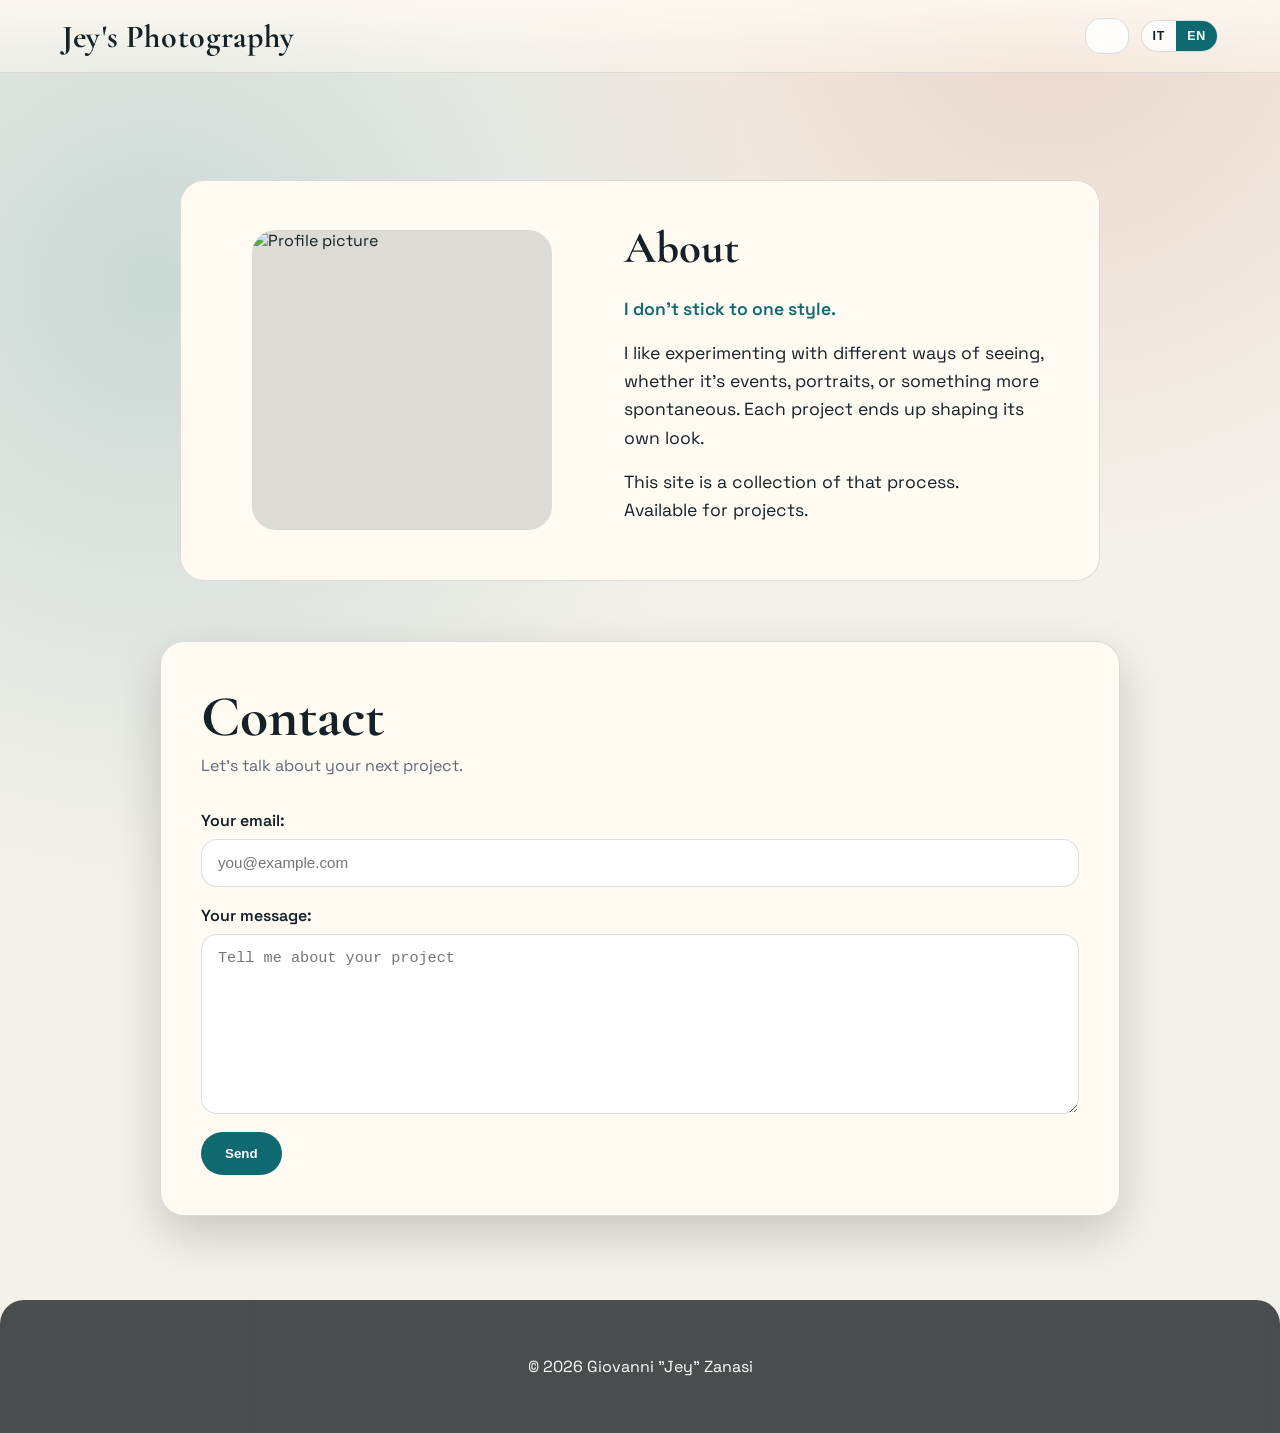
==== contact.html @ 986414a1 "separate contact page, hamburger menu, scrolling behavior, and other UI improvements. Formspree" ====
<!DOCTYPE html>
<html lang="en">
<head>
  <meta charset="UTF-8">
  <meta name="viewport" content="width=device-width, initial-scale=1.0">
  <title>Jey's Photography | Contact</title>
  <link rel="stylesheet" href="styles.css">
  <link rel="apple-touch-icon" sizes="180x180" href="/apple-touch-icon.png">
  <link rel="icon" type="image/png" sizes="32x32" href="/favicon-32x32.png">
  <link rel="icon" type="image/png" sizes="16x16" href="/favicon-16x16.png">
  <link rel="manifest" href="/site.webmanifest">
</head>
<body>
  <header class="site-header">
    <div class="header-inner">
      <div class="brand">Jey's Photography</div>
      <div class="header-actions">
        <button id="navToggle" class="nav-toggle" aria-expanded="false" aria-label="Open menu">
          <span></span>
          <span></span>
          <span></span>
        </button>
        <nav id="navMenu" class="nav-menu" aria-label="Site navigation">
          <a id="navPortfolio" href="portfolio.html">Home</a>
          <a id="navGallery" href="gallery.html">Full Gallery</a>
          <a id="navVideo" href="video.html">Video</a>
          <a id="navContact" href="contact.html">Contact</a>
        </nav>
        <div class="lang-switch" role="group" aria-label="Language">
          <button type="button" class="lang-btn" data-lang="it">IT</button>
          <button type="button" class="lang-btn" data-lang="en">EN</button>
        </div>
      </div>
    </div>
  </header>

  <main class="contact-shell">    <section class="about-section">
      <div class="about-container">
        <div class="about-profile">
          <img src="https://air.helloimjey.com/s/sSJace64L3pGfnD/preview" alt="Profile picture" class="profile-pic">
        </div>
        <div class="about-content">
          <h2 id="aboutTitle">About</h2>
          <p id="aboutLine1">I don't stick to one style.</p>
          <p id="aboutLine2">I like experimenting with different ways of seeing—whether it's events, portraits, or something more spontaneous. Each project ends up shaping its own look.</p>
          <p id="aboutLine3">This site is a collection of that process.<br>Available for projects.</p>
        </div>
      </div>
    </section>
    <section class="contact-panel">
      <div>
        <h1 id="contactTitle">Contact</h1>
        <p id="contactIntro">Let’s talk about your next project.</p>
      </div>
      <form class="contact-form" action="https://formspree.io/f/xdabgqny" method="POST">
        <label for="email"><span id="emailLabel">Your email:</span>
          <input id="email" type="email" name="email" placeholder="you@example.com" required>
        </label>
        <label for="message"><span id="messageLabel">Your message:</span>
          <textarea id="message" name="message" placeholder="Tell me about your project" required></textarea>
        </label>
        <button type="submit" id="sendButton">Send</button>
      </form>
    </section>
  </main>

  <footer class="footer">
    <p>© 2026 Giovanni "Jey" Zanasi</p>
  </footer>

  <script src="portfolio-data.js"></script>
  <script>
    (function () {
      const data = window.PORTFOLIO_DATA;
      if (!data) return;

      const navPortfolio = document.getElementById('navPortfolio');
      const navGallery = document.getElementById('navGallery');
      const navVideo = document.getElementById('navVideo');
      const navContact = document.getElementById('navContact');
      const navToggle = document.getElementById('navToggle');
      const navMenu = document.getElementById('navMenu');
      const contactTitle = document.getElementById('contactTitle');
      const contactIntro = document.getElementById('contactIntro');
      const emailLabel = document.getElementById('emailLabel');
      const messageLabel = document.getElementById('messageLabel');
      const sendButton = document.getElementById('sendButton');
      const aboutTitle = document.getElementById('aboutTitle');
      const aboutLine1 = document.getElementById('aboutLine1');
      const aboutLine2 = document.getElementById('aboutLine2');
      const aboutLine3 = document.getElementById('aboutLine3');
      const langButtons = Array.from(document.querySelectorAll('.lang-btn'));
      const langSwitch = document.querySelector('.lang-switch');
      const header = document.querySelector('.site-header');

      const supported = data.supportedLanguages || ['en', 'it'];
      const defaultLang = data.defaultLanguage || 'en';
      const urlParams = new URLSearchParams(window.location.search);
      const queryLang = urlParams.get('lang');
      const savedLang = localStorage.getItem('portfolio_lang');

      function detectBrowserLang() {
        const browserLang = (navigator.language || defaultLang).toLowerCase();
        return browserLang.startsWith('it') ? 'it' : 'en';
      }

      function normalizeLang(lang) {
        return supported.includes(lang) ? lang : defaultLang;
      }

      function getInitialLanguage() {
        if (queryLang) {
          return normalizeLang(queryLang);
        }
        if (savedLang) {
          return normalizeLang(savedLang);
        }
        return normalizeLang(detectBrowserLang());
      }

      function updateLangButtons(lang) {
        langButtons.forEach(function (button) {
          const active = button.dataset.lang === lang;
          button.classList.toggle('active', active);
          button.setAttribute('aria-pressed', active ? 'true' : 'false');
        });
      }

      function applyLanguage(lang, shouldPersist) {
        const selectedLang = normalizeLang(lang);
        const navText = data.i18n[selectedLang].nav;
        const contactText = data.i18n[selectedLang].contact;
        const galleryText = data.i18n[selectedLang].gallery;
        const globalText = data.i18n[selectedLang];

        document.documentElement.lang = selectedLang;
        document.title = globalText.title.contact || 'Contact';

        navPortfolio.textContent = navText.categorySlider;
        navPortfolio.href = 'portfolio.html?lang=' + encodeURIComponent(selectedLang);
        navGallery.textContent = navText.fullGallery;
        navGallery.href = 'gallery.html?lang=' + encodeURIComponent(selectedLang);
        navVideo.textContent = navText.video;
        navVideo.href = 'video.html?lang=' + encodeURIComponent(selectedLang);
        navContact.textContent = navText.contact;
        navContact.href = 'contact.html?lang=' + encodeURIComponent(selectedLang);

        aboutTitle.textContent = galleryText.aboutTitle;
        aboutLine1.textContent = galleryText.aboutLine1;
        aboutLine2.textContent = galleryText.aboutLine2;
        aboutLine3.innerHTML = galleryText.aboutLine3;

        contactTitle.textContent = contactText.title;
        contactIntro.textContent = contactText.intro;
        emailLabel.textContent = contactText.emailLabel;
        messageLabel.textContent = contactText.messageLabel;
        sendButton.textContent = contactText.sendButton;

        langSwitch.setAttribute('aria-label', data.i18n[selectedLang].language.label);
        updateLangButtons(selectedLang);

        if (shouldPersist) {
          localStorage.setItem('portfolio_lang', selectedLang);
        }
      }

      function initMobileHeaderBehavior(scrollContainer) {
        if (!header) return;

        let lastScrollTop = 0;
        const threshold = 24;

        function getScrollTop() {
          if (scrollContainer && scrollContainer !== window) {
            return scrollContainer.scrollTop || 0;
          }
          return window.pageYOffset || document.documentElement.scrollTop || 0;
        }

        function updateHeader(forceVisible) {
          const isMobile = window.matchMedia('(max-width: 767px)').matches;
          const menuOpen = !!(navMenu && navMenu.classList.contains('open'));
          const currentScrollTop = Math.max(getScrollTop(), 0);

          if (!isMobile) {
            header.classList.remove('compressed', 'hidden');
            lastScrollTop = currentScrollTop;
            return;
          }

          header.classList.toggle('compressed', currentScrollTop > threshold || menuOpen);

          if (forceVisible || menuOpen || currentScrollTop <= threshold) {
            header.classList.remove('hidden');
          } else if (currentScrollTop > lastScrollTop + 2) {
            header.classList.add('hidden');
          } else if (currentScrollTop < lastScrollTop - 2) {
            header.classList.remove('hidden');
          }

          lastScrollTop = currentScrollTop;
        }

        const onScroll = function () {
          updateHeader(false);
        };

        if (scrollContainer && scrollContainer !== window) {
          scrollContainer.addEventListener('scroll', onScroll, { passive: true });
        } else {
          window.addEventListener('scroll', onScroll, { passive: true });
        }

        window.addEventListener('resize', function () {
          updateHeader(true);
        }, { passive: true });

        document.addEventListener('touchstart', function () {
          updateHeader(true);
        }, { passive: true });

        header.addEventListener('pointerdown', function () {
          updateHeader(true);
        });

        updateHeader(true);
      }

      if (navToggle && navMenu) {
        navToggle.addEventListener('click', function () {
          const isOpen = navMenu.classList.toggle('open');
          navToggle.setAttribute('aria-expanded', isOpen ? 'true' : 'false');
          if (header) {
            header.classList.remove('hidden');
            if (isOpen) {
              header.classList.add('compressed');
            }
          }
        });

        Array.from(navMenu.querySelectorAll('a')).forEach(function (link) {
          link.addEventListener('click', function () {
            navMenu.classList.remove('open');
            navToggle.setAttribute('aria-expanded', 'false');
            if (header) {
              header.classList.remove('hidden');
            }
          });
        });
      }

      langButtons.forEach(function (button) {
        button.addEventListener('click', function () {
          const lang = button.dataset.lang;
          applyLanguage(lang, true);
        });
      });

      initMobileHeaderBehavior(window);
      applyLanguage(getInitialLanguage(), true);
    })();
  </script>
</body>
</html>
---- styles.css ----
@import url('https://fonts.googleapis.com/css2?family=Cormorant+Garamond:wght@500;600;700&family=Space+Grotesk:wght@400;500;700&display=swap');

:root {
  --bg: #f4f1eb;
  --surface: #fffaf2;
  --text: #142126;
  --muted: #5f6b73;
  --accent: #0e6a70;
  --accent-2: #b9572c;
  --line: rgba(20, 33, 38, 0.14);
  --radius-lg: 24px;
  --radius-md: 16px;
  --shadow-soft: 0 18px 48px rgba(0, 0, 0, 0.18);
  --panorama-1: url('https://nx50077.your-storageshare.de/s/9PLTisN2pBAxsPD/preview');
  --panorama-2: url('https://nx50077.your-storageshare.de/s/9PLTisN2pBAxsPD/preview');
}

* {
  box-sizing: border-box;
}

html,
body {
  margin: 0;
  padding: 0;
}

html {
  scroll-behavior: smooth;
}

body {
  font-family: 'Space Grotesk', system-ui, sans-serif;
  color: var(--text);
  overflow-x: hidden;
  background: radial-gradient(circle at 12% 20%, rgba(14, 106, 112, 0.18), transparent 38%),
    radial-gradient(circle at 82% 0%, rgba(185, 87, 44, 0.17), transparent 32%),
    var(--bg);
}

img {
  max-width: 100%;
  display: block;
}

a {
  color: inherit;
  text-decoration: none;
}

.site-header {
  position: fixed;
  top: 0;
  width: 100%;
  z-index: 30;
  backdrop-filter: blur(8px);
  background: linear-gradient(to bottom, rgba(255, 250, 242, 0.86), rgba(255, 250, 242, 0.42));
  border-bottom: 1px solid var(--line);
  --header-height: 72px;
  transition: transform 0.24s ease, background 0.24s ease;
}

.site-header.hidden {
  transform: translateY(calc(-100% - 8px));
}

.site-header.compressed {
  --header-height: 56px;
  background: linear-gradient(to bottom, rgba(255, 250, 242, 0.98), rgba(255, 250, 242, 0.95));
}

.header-inner {
  max-width: 1200px;
  margin: 0 auto;
  padding: 14px 22px;
  display: flex;
  justify-content: space-between;
  align-items: center;
  gap: 12px;
  min-height: var(--header-height);
  transition: padding 0.24s ease, min-height 0.24s ease;
}

.site-header.compressed .header-inner {
  padding: 6px 22px;
}

.header-actions {
  display: flex;
  align-items: center;
  gap: 12px;
  position: relative;
  transition: opacity 0.24s ease, transform 0.24s ease;
}

.nav-toggle {
  display: inline-flex;
  flex-direction: column;
  justify-content: space-between;
  width: 44px;
  height: 36px;
  padding: 6px;
  background: rgba(255, 255, 255, 0.85);
  border: 1px solid var(--line);
  border-radius: 16px;
  cursor: pointer;
  transition: transform 0.25s ease, background 0.25s ease;
}

.nav-toggle:hover {
  transform: translateY(-1px);
  background: rgba(255, 255, 255, 0.95);
}

.nav-toggle span {
  display: block;
  height: 3px;
  border-radius: 999px;
  background: var(--text);
  margin: 0;
  transition: transform 0.3s cubic-bezier(0.4, 0, 0.2, 1), opacity 0.3s ease;
  transform-origin: center;
}

.nav-toggle[aria-expanded="true"] span:nth-child(1) {
  transform: translateY(10px) rotate(45deg);
}

.nav-toggle[aria-expanded="true"] span:nth-child(2) {
  opacity: 0;
}

.nav-toggle[aria-expanded="true"] span:nth-child(3) {
  transform: translateY(-10px) rotate(-45deg);
}

.nav-menu {
  position: absolute;
  right: 0;
  top: calc(100% + 12px);
  width: min(260px, 90vw);
  display: none;
  flex-direction: column;
  gap: 10px;
  padding: 16px;
  background: rgba(255, 250, 242, 0.98);
  border: 1px solid var(--line);
  border-radius: 18px;
  box-shadow: 0 18px 38px rgba(0, 0, 0, 0.14);
  z-index: 40;
}

.nav-menu.open {
  display: flex;
  animation: slideDown 0.2s ease;
}

@keyframes slideDown {
  from {
    opacity: 0;
    transform: translateY(-8px);
  }
  to {
    opacity: 1;
    transform: translateY(0);
  }
}

.nav-menu a {
  border: 1px solid var(--line);
  border-radius: 999px;
  padding: 10px 14px;
  background: rgba(255, 255, 255, 0.9);
  font-size: 0.95rem;
  transition: transform 0.25s ease, border-color 0.25s ease, background 0.25s ease;
}

.nav-menu a:hover {
  transform: translateY(-1px);
  border-color: rgba(20, 33, 38, 0.4);
  background: rgba(255, 255, 255, 0.98);
}

.brand {
  font-family: 'Cormorant Garamond', serif;
  font-size: 2rem;
  font-weight: 700;
  letter-spacing: 0.02em;
  transition: font-size 0.24s ease, transform 0.24s ease;
  white-space: nowrap;
}

.site-header.compressed .brand {
  font-size: 1.2rem;
  opacity: 1;
}

.nav-links {
  display: flex;
  gap: 10px;
  flex-wrap: wrap;
}

.nav-links a {
  border: 1px solid var(--line);
  border-radius: 999px;
  padding: 8px 14px;
  font-size: 0.85rem;
  background: rgba(255, 255, 255, 0.72);
  transition: transform 0.25s ease, border-color 0.25s ease, background 0.25s ease;
}

.nav-links a:hover {
  transform: translateY(-2px);
  border-color: rgba(20, 33, 38, 0.4);
  background: rgba(255, 255, 255, 0.95);
}

.lang-switch {
  display: inline-flex;
  border: 1px solid var(--line);
  border-radius: 999px;
  overflow: hidden;
  background: rgba(255, 255, 255, 0.72);
}

.lang-btn {
  border: none;
  background: transparent;
  color: var(--text);
  font-size: 0.78rem;
  font-weight: 700;
  padding: 8px 11px;
  cursor: pointer;
  letter-spacing: 0.06em;
}

.lang-btn.active {
  background: var(--accent);
  color: #fff;
}

.snap-shell {
  width: 100%;
  height: 100vh;
  overflow-x: hidden;
  overflow-y: auto;
  scroll-snap-type: y mandatory;
}

.slide {
  position: relative;
  width: 100%;
  min-height: 100vh;
  scroll-snap-align: start;
  display: grid;
  place-items: center;
  isolation: isolate;
  padding: 120px 20px 40px;
}

.slide::before {
  content: '';
  position: absolute;
  inset: 0;
  background-image: var(--cover-url);
  background-size: cover;
  background-position: center;
  transform: scale(1.07);
  transition: transform 0.8s ease;
  z-index: -2;
}

.slide::after {
  content: '';
  position: absolute;
  inset: 0;
  background: linear-gradient(145deg, rgba(7, 12, 16, 0.2) 0%, rgba(7, 12, 16, 0.7) 78%);
  z-index: -1;
}

.slide:hover::before {
  transform: scale(1.12);
}

.slide-card {
  width: min(900px, 100%);
  color: #fff;
  padding: clamp(24px, 6vw, 52px);
  border-radius: var(--radius-lg);
  background: linear-gradient(to bottom right, rgba(255, 255, 255, 0.18), rgba(255, 255, 255, 0.03));
  border: 1px solid rgba(255, 255, 255, 0.25);
  box-shadow: var(--shadow-soft);
}

.slide-title {
  font-family: 'Cormorant Garamond', serif;
  font-size: clamp(2.8rem, 9vw, 6rem);
  line-height: 0.92;
  margin: 12px 0;
}

.slide-copy {
  max-width: 50ch;
  font-size: clamp(1rem, 2.2vw, 1.2rem);
  color: rgba(255, 255, 255, 0.9);
  margin-bottom: 24px;
}

.slide-copy-subtle {
  text-transform: lowercase;
  letter-spacing: 0.02em;
  font-size: clamp(0.95rem, 2vw, 1.1rem);
}

.attractor-slide .slide-card {
  max-width: 1000px;
}

.slide-actions {
  display: flex;
  flex-wrap: wrap;
  gap: 12px;
}

.btn {
  border: none;
  border-radius: 999px;
  padding: 12px 18px;
  font-weight: 700;
  font-size: 0.9rem;
  cursor: pointer;
  transition: transform 0.2s ease, box-shadow 0.25s ease, background 0.25s ease;
}

.btn-primary {
  background: #ffffff;
  color: #172027;
}

.btn-secondary {
  background: rgba(255, 255, 255, 0.12);
  color: #ffffff;
  border: 1px solid rgba(255, 255, 255, 0.45);
}

.btn:hover {
  transform: translateY(-2px);
}

.dot-nav {
  position: fixed;
  right: 18px;
  top: 50%;
  transform: translateY(-50%);
  z-index: 28;
  display: flex;
  flex-direction: column;
  gap: 9px;
}

.dot {
  width: 12px;
  height: 12px;
  border-radius: 50%;
  border: 1px solid rgba(255, 255, 255, 0.8);
  background: rgba(255, 255, 255, 0.22);
  cursor: pointer;
}

.dot.active {
  background: #fff;
}

.panorama-strip {
  min-height: 38vh;
  background-image: linear-gradient(rgba(12, 17, 20, 0.42), rgba(12, 17, 20, 0.42)), var(--panorama-1);
  background-size: cover;
  background-position: center;
  display: grid;
  place-items: center;
  color: #fff;
  text-align: center;
  padding: 32px 22px;
}

.panorama-strip h2 {
  font-family: 'Cormorant Garamond', serif;
  font-size: clamp(2.2rem, 6vw, 3.4rem);
  margin: 0;
}

.panorama-strip p {
  max-width: 60ch;
  opacity: 0.92;
}

.gallery-shell {
  max-width: 1200px;
  margin: 0 auto;
  padding: 120px 20px 54px;
}

.video-shell {
  max-width: 1200px;
  margin: 0 auto;
  padding: 120px 20px 54px;
}

.video-grid {
  display: grid;
  grid-template-columns: repeat(auto-fit, minmax(280px, 1fr));
  gap: 24px;
  margin-top: 32px;
}

.video-card {
  background: var(--surface);
  border: 1px solid var(--line);
  border-radius: var(--radius-lg);
  overflow: hidden;
  box-shadow: var(--shadow-soft);
}

.video-frame {
  width: 100%;
  aspect-ratio: 16 / 9;
  border: 0;
  display: block;
  background: #000;
}

.video-frame-wrapper {
  width: 100%;
  aspect-ratio: 16 / 9;
  overflow: hidden;
  border-radius: 8px;
}

.video-copy {
  padding: 22px;
}

.contact-shell {
  max-width: 1000px;
  margin: 0 auto;
  padding: 120px 20px 54px;
}

.contact-panel {
  display: grid;
  gap: 30px;
  background: var(--surface);
  border: 1px solid var(--line);
  border-radius: var(--radius-lg);
  padding: 40px;
  box-shadow: var(--shadow-soft);
}

.contact-panel h1 {
  margin: 0;
  font-family: 'Cormorant Garamond', serif;
  font-size: clamp(2.4rem, 7vw, 3.6rem);
}

.contact-panel p {
  margin: 0;
  color: var(--muted);
  line-height: 1.75;
  max-width: 70ch;
}

.contact-form {
  display: grid;
  gap: 18px;
}

.contact-form label {
  display: grid;
  gap: 8px;
  font-weight: 600;
  color: var(--text);
}

.contact-form input,
.contact-form textarea {
  width: 100%;
  min-height: 48px;
  padding: 14px 16px;
  border: 1px solid var(--line);
  border-radius: 16px;
  background: #fff;
  color: var(--text);
  font-size: 0.95rem;
}

.contact-form textarea {
  min-height: 180px;
  resize: vertical;
}

.contact-form button {
  width: fit-content;
  border: none;
  border-radius: 999px;
  padding: 14px 24px;
  background: var(--accent);
  color: #fff;
  font-weight: 700;
  cursor: pointer;
}

.contact-form button:hover {
  transform: translateY(-1px);
}

.video-copy h3 {
  margin: 0 0 12px 0;
  font-size: clamp(1.2rem, 2vw, 1.4rem);
}

.video-copy p {
  margin: 0;
  color: var(--muted);
  line-height: 1.75;
}

.gallery-hero {
  background-image: linear-gradient(125deg, rgba(22, 34, 38, 0.7), rgba(22, 34, 38, 0.4)), var(--panorama-2);
  color: #fff;
  border-radius: var(--radius-lg);
  background-size: cover;
  background-position: center;
  padding: clamp(26px, 6vw, 48px);
  margin-bottom: 26px;
  box-shadow: var(--shadow-soft);
}

.gallery-hero h1 {
  font-family: 'Cormorant Garamond', serif;
  font-size: clamp(2.4rem, 7vw, 4.6rem);
  margin: 0;
}

.gallery-hero p {
  margin: 12px 0 0;
  max-width: 58ch;
  color: rgba(255, 255, 255, 0.9);
}

.filter-bar {
  display: flex;
  gap: 10px;
  flex-wrap: wrap;
  margin-bottom: 20px;
}

.filter-btn {
  border: 1px solid var(--line);
  background: rgba(255, 255, 255, 0.72);
  color: var(--text);
  border-radius: 999px;
  padding: 10px 14px;
  font-weight: 500;
  cursor: pointer;
}

.filter-btn.active {
  background: var(--accent);
  border-color: var(--accent);
  color: #fff;
}

.gallery-grid {
  display: grid;
  grid-template-columns: repeat(auto-fill, minmax(210px, 1fr));
  gap: 14px;
}

.card {
  border-radius: var(--radius-md);
  overflow: hidden;
  position: relative;
  aspect-ratio: 4 / 5;
  cursor: zoom-in;
  background: #ddd;
}

.card img {
  width: 100%;
  height: 100%;
  object-fit: cover;
  transition: transform 0.4s ease;
}

.card:hover img {
  transform: scale(1.06);
}

.archives {
  margin-top: 30px;
  background: var(--surface);
  border: 1px solid var(--line);
  border-radius: var(--radius-lg);
  padding: 24px;
}

.archive-list {
  display: grid;
  gap: 12px;
}

.archive-item {
  display: flex;
  justify-content: space-between;
  gap: 14px;
  align-items: center;
  border: 1px solid var(--line);
  border-radius: 14px;
  padding: 14px;
  background: #fff;
}

.archive-item small {
  color: var(--muted);
  text-transform: uppercase;
  letter-spacing: 0.06em;
}

.link-btn {
  border-radius: 999px;
  font-size: 0.8rem;
  font-weight: 700;
  padding: 10px 14px;
  background: var(--accent-2);
  color: #fff;
  white-space: nowrap;
}

.footer {
  margin-top: 30px;
  border-radius: var(--radius-lg) var(--radius-lg) 0 0;
  padding: 40px 20px;
  text-align: center;
  color: #fff;
  background-image: linear-gradient(rgba(8, 14, 18, 0.72), rgba(8, 14, 18, 0.72)), var(--panorama-1);
  background-size: cover;
  background-position: center;
}

#contact {
  scroll-margin-top: 96px;
}

.footer a {
  display: inline-block;
  margin-top: 10px;
  padding: 11px 16px;
  border-radius: 999px;
  background: #fff;
  color: #172027;
  font-weight: 700;
}

.lightbox {
  position: fixed;
  inset: 0;
  background: rgba(0, 0, 0, 0.9);
  display: none;
  align-items: center;
  justify-content: center;
  padding: 30px;
  z-index: 99;
}

.lightbox.open {
  display: flex;
}

.lightbox img {
  max-width: min(1300px, 100%);
  max-height: 100%;
  border-radius: 12px;
}

.lightbox button {
  position: absolute;
  top: 24px;
  right: 24px;
  border: none;
  border-radius: 999px;
  width: 44px;
  height: 44px;
  background: rgba(255, 255, 255, 0.2);
  color: #fff;
  font-size: 1.4rem;
  cursor: pointer;
}

@media (max-width: 900px) {
  .dot-nav {
    display: none;
  }
}

.about-section {
  max-width: 1200px;
  margin: 0 auto;
  padding: 60px 20px;
}

.about-container {
  display: grid;
  grid-template-columns: 1fr 1.2fr;
  gap: 40px;
  align-items: center;
  background: var(--surface);
  border: 1px solid var(--line);
  border-radius: var(--radius-lg);
  padding: 40px;
}

.about-profile {
  display: flex;
  justify-content: center;
  align-items: center;
}

.profile-pic {
  width: 100%;
  max-width: 300px;
  aspect-ratio: 1;
  border-radius: var(--radius-lg);
  background: var(--line);
  object-fit: cover;
}

.about-content h2 {
  font-family: 'Cormorant Garamond', serif;
  font-size: clamp(2rem, 5vw, 2.8rem);
  margin: 0 0 20px 0;
  color: var(--text);
}

.about-content p {
  font-size: clamp(0.95rem, 2vw, 1.1rem);
  line-height: 1.6;
  margin: 0 0 16px 0;
  color: var(--text);
}

.about-content p:first-of-type {
  font-weight: 600;
  color: var(--accent);
}

@media (max-width: 900px) {
  .about-container {
    grid-template-columns: 1fr;
    gap: 30px;
    padding: 30px;
  }

  .profile-pic {
    max-width: 250px;
  }
}

@media (max-width: 640px) {
  .brand {
    font-size: 1.6rem;
  }

  .nav-links a {
    padding: 7px 12px;
    font-size: 0.78rem;
  }

  .archive-item {
    flex-direction: column;
    align-items: flex-start;
  }

  .about-section {
    padding: 40px 20px;
  }

  .about-container {
    gap: 20px;
    padding: 20px;
  }

  .profile-pic {
    max-width: 200px;
  }
}

@media (max-width: 767px) {
  .header-inner {
    padding: 10px 14px;
  }

  .brand {
    position: static;
    left: auto;
    transform: none;
    font-size: 1.3rem;
    text-align: left;
    pointer-events: auto;
    white-space: nowrap;
    flex: 1 1 auto;
    min-width: 0;
    overflow: hidden;
    text-overflow: ellipsis;
  }

  .site-header.compressed .brand {
    font-size: 1.18rem;
  }

  .header-actions {
    margin-left: auto;
    width: auto;
    flex-direction: row;
    align-items: center;
    gap: 8px;
    z-index: 2;
    flex-shrink: 0;
  }

  .nav-menu {
    position: fixed;
    left: 0;
    right: 0;
    top: var(--header-height);
    width: 100%;
    max-height: calc(100dvh - var(--header-height));
    overflow-y: auto;
    border-radius: 0 0 18px 18px;
    border-left: 0;
    border-right: 0;
    padding: 14px;
  }
}
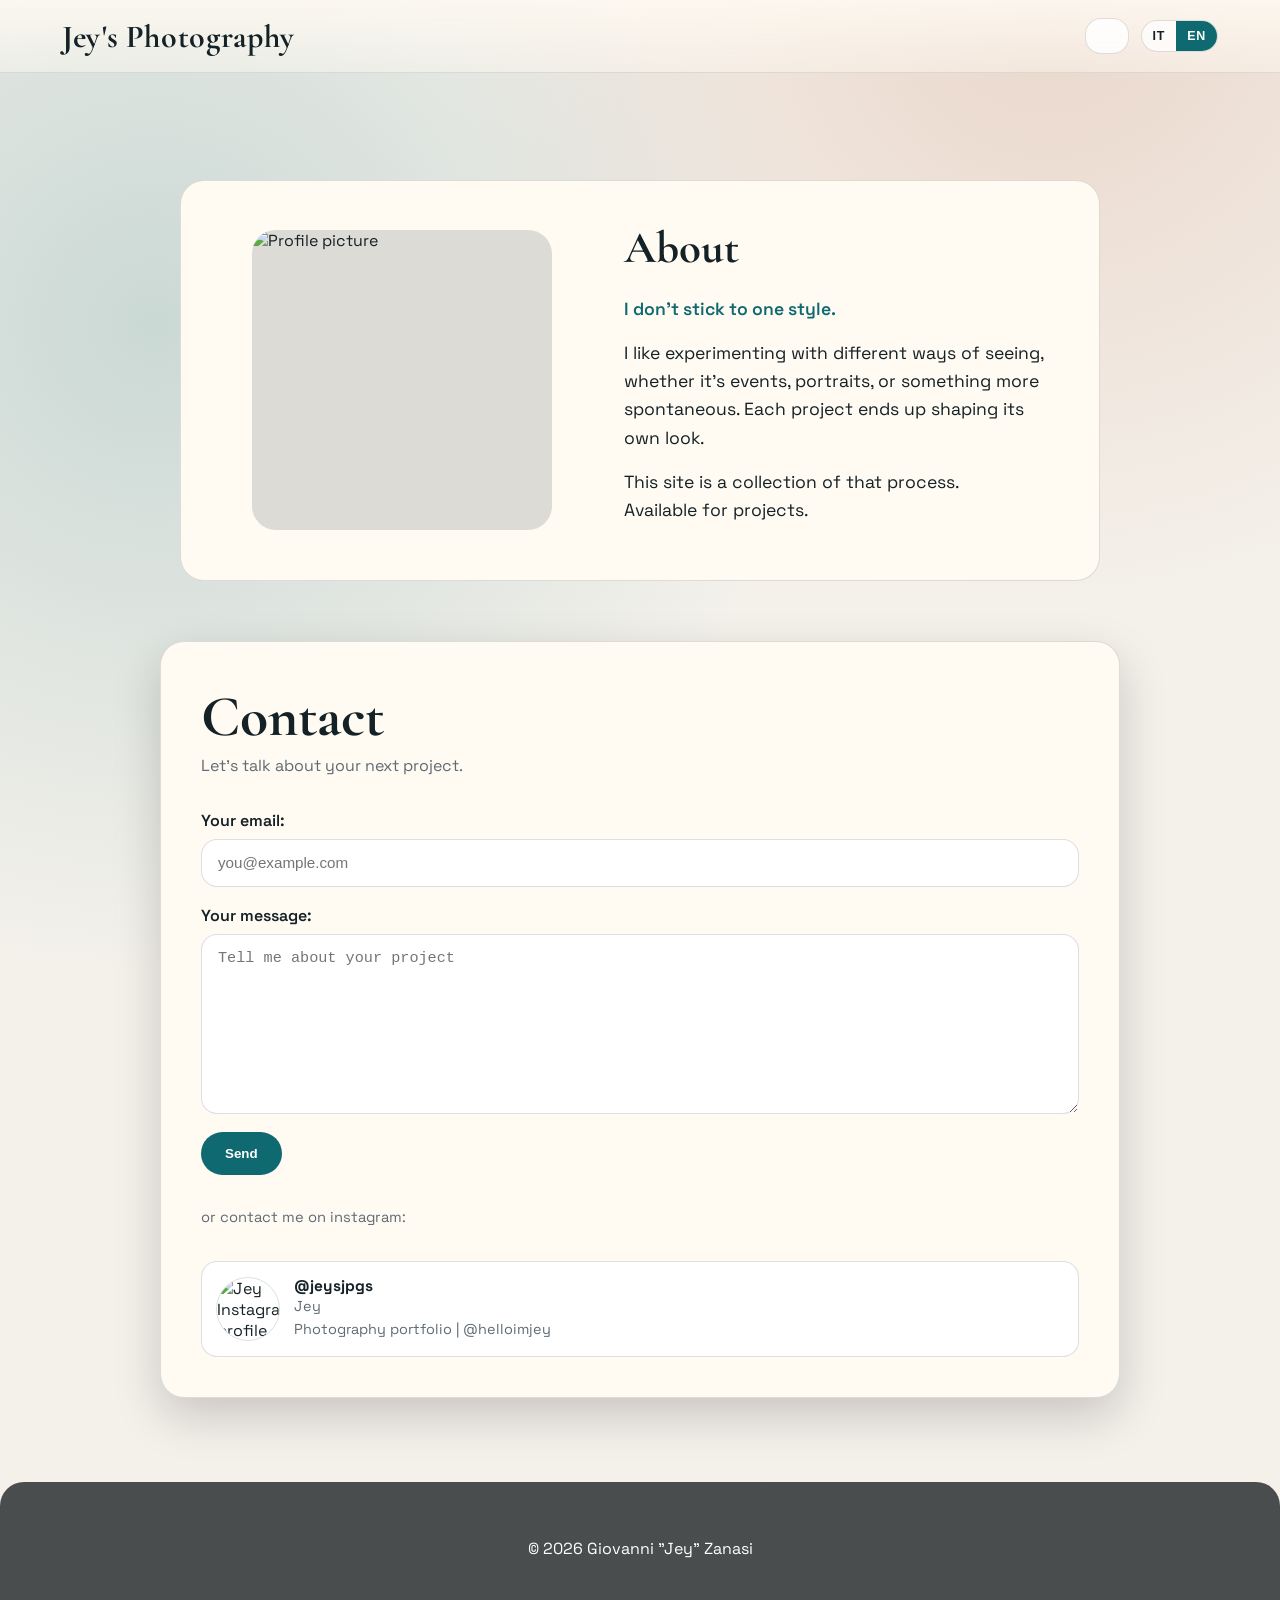
==== commit 37aac378: "better instagram contact form" ====
--- a/contact.html
+++ b/contact.html
@@ -34,7 +34,8 @@
     </div>
   </header>
 
-  <main class="contact-shell">    <section class="about-section">
+  <main class="contact-shell">
+    <section class="about-section">
       <div class="about-container">
         <div class="about-profile">
           <img src="https://air.helloimjey.com/s/sSJace64L3pGfnD/preview" alt="Profile picture" class="profile-pic">
@@ -61,6 +62,17 @@
         </label>
         <button type="submit" id="sendButton">Send</button>
       </form>
+      <p id="instagramPrompt" class="instagram-mock-label">or contact me on instagram:</p>
+      <a class="instagram-mock-link" href="https://instagram.com/jeysjpgs" target="_blank" rel="noopener" aria-label="Open @jeysjpgs on Instagram">
+        <div class="instagram-mock" aria-label="Instagram profile preview">
+          <img src="https://air.helloimjey.com/s/sSJace64L3pGfnD/preview" alt="Jey Instagram profile image" class="instagram-mock-avatar">
+          <div class="instagram-mock-copy">
+            <strong class="instagram-mock-handle">@jeysjpgs</strong>
+            <span class="instagram-mock-name">Jey</span>
+            <p class="instagram-mock-bio">Photography portfolio | @helloimjey</p>
+          </div>
+        </div>
+      </a>
     </section>
   </main>
 
@@ -83,7 +95,10 @@
       const contactTitle = document.getElementById('contactTitle');
       const contactIntro = document.getElementById('contactIntro');
       const emailLabel = document.getElementById('emailLabel');
+      const emailInput = document.getElementById('email');
       const messageLabel = document.getElementById('messageLabel');
+      const messageInput = document.getElementById('message');
+      const instagramPrompt = document.getElementById('instagramPrompt');
       const sendButton = document.getElementById('sendButton');
       const aboutTitle = document.getElementById('aboutTitle');
       const aboutLine1 = document.getElementById('aboutLine1');
@@ -153,7 +168,10 @@
         contactTitle.textContent = contactText.title;
         contactIntro.textContent = contactText.intro;
         emailLabel.textContent = contactText.emailLabel;
+        emailInput.placeholder = contactText.emailPlaceholder || 'you@example.com';
         messageLabel.textContent = contactText.messageLabel;
+        messageInput.placeholder = contactText.messagePlaceholder || 'Tell me about your project';
+        instagramPrompt.textContent = contactText.instagramPrompt || 'or contact me on instagram:';
         sendButton.textContent = contactText.sendButton;
 
         langSwitch.setAttribute('aria-label', data.i18n[selectedLang].language.label);
--- a/styles.css
+++ b/styles.css
@@ -514,6 +514,66 @@
   transform: translateY(-1px);
 }
 
+.instagram-mock {
+  display: flex;
+  align-items: center;
+  gap: 14px;
+  padding: 14px;
+  border: 1px solid var(--line);
+  border-radius: 16px;
+  background: #fff;
+  transition: transform 0.2s ease, box-shadow 0.2s ease, border-color 0.2s ease;
+}
+
+.instagram-mock-label {
+  margin: 2px 0 0;
+  color: var(--muted);
+  font-size: 0.92rem;
+}
+
+.instagram-mock-link {
+  display: block;
+  color: inherit;
+  text-decoration: none;
+}
+
+.instagram-mock-link:hover .instagram-mock,
+.instagram-mock-link:focus-visible .instagram-mock {
+  transform: translateY(-1px);
+  border-color: rgba(20, 33, 38, 0.35);
+  box-shadow: 0 10px 24px rgba(20, 33, 38, 0.1);
+}
+
+.instagram-mock-avatar {
+  width: 64px;
+  height: 64px;
+  border-radius: 50%;
+  object-fit: cover;
+  border: 1px solid var(--line);
+}
+
+.instagram-mock-copy {
+  display: grid;
+  gap: 2px;
+}
+
+.instagram-mock-handle {
+  font-size: 0.96rem;
+  letter-spacing: 0.01em;
+}
+
+.instagram-mock-name {
+  font-size: 0.9rem;
+  color: var(--muted);
+}
+
+.instagram-mock-bio {
+  margin: 2px 0 0;
+  color: var(--text);
+  font-size: 0.9rem;
+  line-height: 1.45;
+}
+
 .video-copy h3 {
   margin: 0 0 12px 0;
   font-size: clamp(1.2rem, 2vw, 1.4rem);
